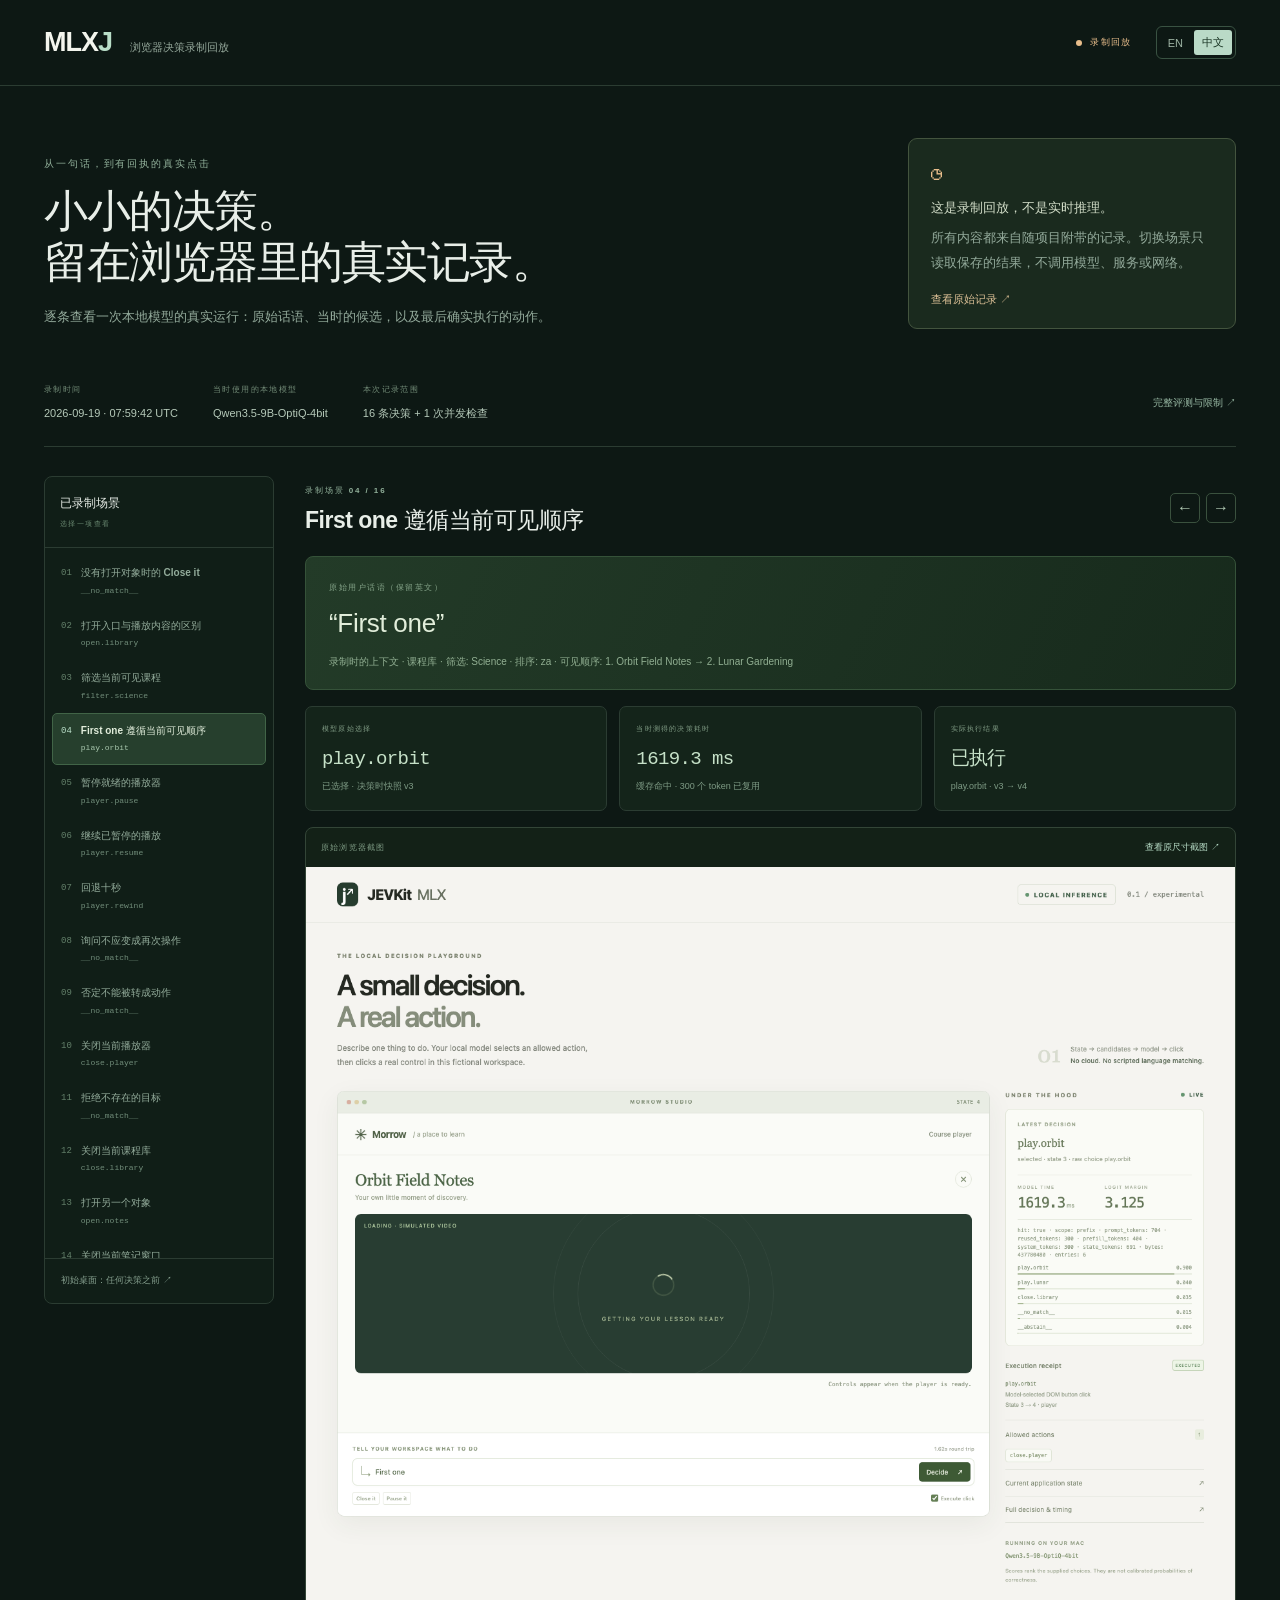
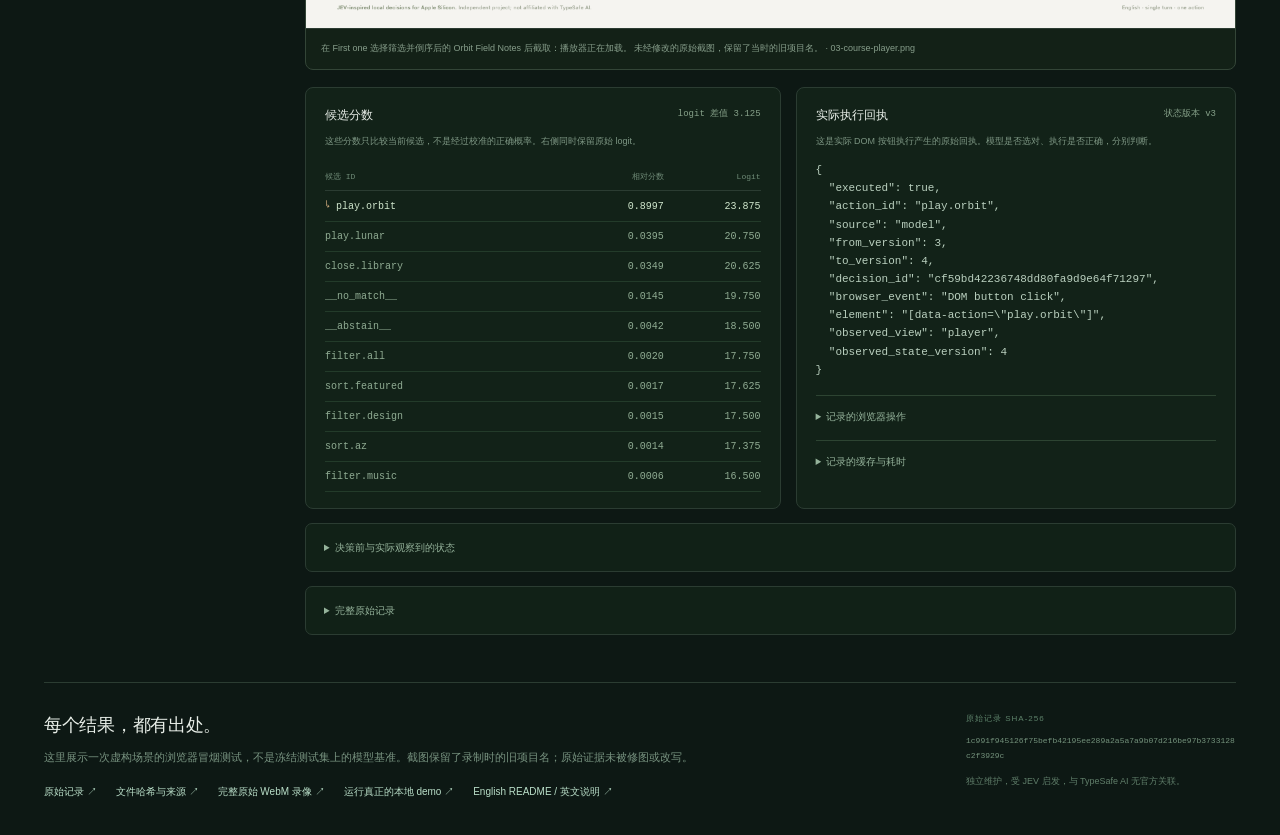
==== docs/demo/index.html @ 38631490 "Preview MLXJ with bilingual README, static evidence replay and social profile" ====
<!doctype html>
<html lang="zh-CN">
<head>
  <meta charset="utf-8">
  <meta name="viewport" content="width=device-width, initial-scale=1">
  <meta name="color-scheme" content="dark">
  <meta http-equiv="Content-Security-Policy" content="default-src 'none'; script-src 'self' file:; style-src 'self' file:; img-src 'self' file:; media-src 'self' file:; connect-src 'none'; object-src 'none'; base-uri 'none'">
  <title>MLXJ — 浏览器决策录制回放</title>
  <link rel="stylesheet" href="style.css">
  <script src="data.js" defer></script>
  <script src="app.js" defer></script>
</head>
<body>
  <header class="topbar"><a class="brand" href="../../README.md">MLX<span>J</span><small data-i18n="brandSubtitle">Recorded browser decisions</small></a><div class="top-actions"><span class="recorded-pill"><i></i><span data-i18n="replayBadge">RECORDED REPLAY</span></span><div class="language-switch" aria-label="Language / 语言"><button id="lang-en" type="button" aria-pressed="true">EN</button><button id="lang-zh" type="button" aria-pressed="false">中文</button></div></div></header>
  <main>
    <section class="hero"><div><div class="eyebrow" data-i18n="eyebrow">FROM WORDS TO A VERIFIED CLICK</div><h1 data-i18n="title">Small decisions.<br>Recorded in the browser.</h1><p data-i18n="intro">Explore a real local-model run, one decision at a time. Inspect the words, the available choices, and the action that actually happened.</p></div><div class="recording-note"><span class="note-icon">◷</span><strong data-i18n="offlineTitle">A recording, not live inference.</strong><p data-i18n="offlineBody">Everything here comes from the published transcript. Changing a scene only reads saved results. No model, server, or network connection is used.</p><a href="../assets/browser-demo/browser-transcript.json" data-i18n="sourceLink">Inspect original transcript ↗</a></div></section>
    <div class="run-strip"><div><span data-i18n="runLabel">CAPTURED RUN</span><strong id="run-date"></strong></div><div><span data-i18n="modelLabel">LOCAL MODEL</span><strong id="run-model"></strong></div><div><span data-i18n="scopeLabel">THIS RECORDING</span><strong id="run-count"></strong></div><a href="../results.md" data-i18n="evaluationLink">Full evaluation & limitations ↗</a></div>
    <div class="replay-layout">
      <aside class="scene-panel"><div class="panel-title"><span data-i18n="scenesTitle">Recorded scenes</span><span class="tiny-label" data-i18n="selectHint">SELECT TO INSPECT</span></div><nav id="scene-list" aria-label="Recorded scenes"></nav><div class="scene-foot"><a href="../assets/browser-demo/01-desktop.png" target="_blank" rel="noopener" data-i18n="initialLink">Initial desktop — before any decision ↗</a></div></aside>
      <section class="scene-detail" aria-live="polite"><div class="scene-topline"><div><span id="scene-counter" class="eyebrow"></span><h2 id="scene-title"></h2></div><div class="step-controls"><button id="previous" type="button" aria-label="Previous scene">←</button><button id="next" type="button" aria-label="Next scene">→</button></div></div><div class="utterance-panel"><span data-i18n="utteranceLabel">ORIGINAL USER UTTERANCE</span><blockquote id="utterance"></blockquote><p id="context-note"></p></div>
        <div class="outcome-grid"><article><span data-i18n="modelChoiceLabel">RAW MODEL CHOICE</span><strong id="raw-choice"></strong><small id="result-status"></small></article><article><span data-i18n="timeLabel">RECORDED DECISION TIME</span><strong id="decision-time"></strong><small id="cache-summary"></small></article><article><span data-i18n="executionLabel">ACTUAL EXECUTION</span><strong id="execution-summary"></strong><small id="execution-detail"></small></article></div>
        <figure class="capture-panel"><div class="capture-title"><span data-i18n="captureLabel">ORIGINAL BROWSER CAPTURE</span><a id="open-capture" target="_blank" rel="noopener" data-i18n="openCapture">Open full image ↗</a></div><img id="capture-image" alt=""><div id="capture-missing" class="capture-missing"><span>▧</span><strong data-i18n="noCaptureTitle">No screenshot was captured for this scene.</strong><p data-i18n="noCaptureBody">Its original decision, scores, state, and receipt are preserved below. A screenshot from another scene would not be evidence for this one.</p></div><figcaption id="capture-caption"></figcaption></figure>
        <div class="evidence-grid"><section class="evidence-card"><div class="section-title"><h3 data-i18n="scoresTitle">Candidate scores</h3><span id="margin"></span></div><p class="muted small" data-i18n="scoresNote">Relative scores over the supplied choices, not calibrated probabilities of correctness. Raw logits are also shown.</p><div class="score-table-wrap"><table><thead><tr><th data-i18n="candidateLabel">Candidate ID</th><th data-i18n="scoreLabel">Score</th><th data-i18n="logitLabel">Logit</th></tr></thead><tbody id="scores"></tbody></table></div></section><section class="evidence-card"><div class="section-title"><h3 data-i18n="receiptTitle">Execution receipt</h3><span id="state-version" class="state-badge"></span></div><p class="muted small" id="receipt-note"></p><pre id="receipt-json"></pre><details><summary data-i18n="operationTitle">Recorded browser operation</summary><pre id="operation-json"></pre></details><details><summary data-i18n="cacheTitle">Recorded cache & timing</summary><pre id="timing-json"></pre></details></section></div>
        <details class="raw-details"><summary data-i18n="statesTitle">Before & observed application state</summary><div class="state-grid"><div><h4 data-i18n="beforeTitle">BEFORE</h4><pre id="before-json"></pre></div><div><h4 data-i18n="observedTitle">OBSERVED AFTER</h4><pre id="after-json"></pre></div></div></details><details class="raw-details"><summary data-i18n="rawTitle">Complete original record</summary><pre id="raw-json"></pre></details>
      </section>
    </div>
    <section class="source-footer"><div><h2 data-i18n="sourceTitle">Evidence you can follow.</h2><p data-i18n="sourceBody">This is one fictional browser smoke run, not the held-out model benchmark. The screenshots retain the project's original name at capture time. Nothing in the original evidence has been retouched.</p><div class="source-links"><a href="../assets/browser-demo/browser-transcript.json" data-i18n="transcriptLink">Transcript ↗</a><a href="../assets/browser-demo/provenance.json" data-i18n="provenanceLink">Artifact hashes ↗</a><a id="video-link" data-i18n="videoLink">Full original WebM recording ↗</a><a href="../http-and-demo.md" data-i18n="realDemoLink">Run the real local demo ↗</a><a href="../../README.en.md" data-i18n="englishReadme">English README ↗</a></div></div><div class="source-hash"><span data-i18n="hashLabel">TRANSCRIPT SHA-256</span><code id="source-hash"></code><span data-i18n="independentNote">Independent project. Inspired by JEV; no TypeSafe AI affiliation.</span></div></section>
  </main>
</body>
</html>
---- docs/demo/style.css ----
:root{font-family:-apple-system,BlinkMacSystemFont,"Segoe UI",sans-serif;color:#e8eee8;background:#0d1814;font-synthesis:none;--mint:#b9dec8;--muted:#94a79a;--line:#2b3c32;--panel:#14231b;--amber:#e8bd8b}*{box-sizing:border-box}body{margin:0}a{color:var(--mint);text-decoration:none}a:hover{text-decoration:underline}button{font:inherit;cursor:pointer}button:focus-visible,a:focus-visible,summary:focus-visible{outline:2px solid var(--amber);outline-offset:4px}button:disabled{cursor:default;opacity:.35}button{color:inherit}pre,code{font-family:ui-monospace,SFMono-Regular,Consolas,monospace}pre{white-space:pre-wrap;overflow-wrap:anywhere;font-size:11px;line-height:1.65;color:#bad0bf;margin:12px 0 0;max-height:310px;overflow:auto}h1,h2,h3,h4,p{margin:0}.topbar{max-width:1440px;margin:auto;padding:26px 44px;display:flex;align-items:center;justify-content:space-between;border-bottom:1px solid var(--line);gap:18px}.brand{font-size:27px;font-weight:760;letter-spacing:-1px;color:#f3f5ed;white-space:nowrap}.brand span{color:var(--mint)}.brand small{font-size:11px;font-weight:450;color:var(--muted);letter-spacing:0;margin-left:18px}.brand:hover{text-decoration:none}.top-actions{display:flex;align-items:center;gap:24px}.recorded-pill{font-size:9px;font-weight:700;letter-spacing:1.4px;display:flex;align-items:center;gap:8px;color:var(--amber)}.recorded-pill i{width:6px;height:6px;border-radius:50%;background:var(--amber)}.language-switch{display:flex;border:1px solid #395242;border-radius:6px;padding:3px;gap:3px}.language-switch button{background:none;border:0;border-radius:3px;padding:5px 8px;font-size:11px;color:#9db3a3}.language-switch button[aria-pressed=true]{background:#badac7;color:#183322;font-weight:650}main{max-width:1440px;padding:0 44px;margin:auto}.hero{display:grid;grid-template-columns:1fr 328px;gap:64px;align-items:end;padding:52px 0 36px}.eyebrow{font-size:10px;letter-spacing:1.9px;color:#92b19b;font-weight:650}h1{font-size:44px;line-height:1.14;letter-spacing:-1.5px;font-weight:580;margin:15px 0 18px}.hero>div>p{font-size:13px;line-height:1.9;color:#93aa9b;max-width:580px}.recording-note{border:1px solid #43543e;background:#1a2a1e;border-radius:9px;padding:21px 22px;color:#d2ddc8}.note-icon{color:var(--amber);font-size:22px;display:block;margin-bottom:12px}.recording-note strong{font-size:13px;font-weight:600}.recording-note p{font-size:11px;line-height:1.85;color:#a3b39a;margin:9px 0 14px}.recording-note a{font-size:11px;color:#dcc096}.run-strip{display:flex;align-items:center;gap:35px;padding:19px 0 25px;border-bottom:1px solid var(--line)}.run-strip>div>span{display:block;font-size:8px;letter-spacing:1.4px;color:#728b77;font-weight:650;margin-bottom:8px}.run-strip strong{font-size:11px;font-weight:520;color:#b5c9b9}.run-strip>a{font-size:10px;margin-left:auto;color:#99baa5}.replay-layout{display:grid;grid-template-columns:230px minmax(0,1fr);gap:31px;margin-top:29px}.scene-panel{border:1px solid var(--line);border-radius:8px;background:#101e17;align-self:start;overflow:hidden;position:sticky;top:16px}.panel-title{padding:18px 15px;border-bottom:1px solid var(--line);font-size:12px;font-weight:600;display:flex;flex-direction:column;gap:7px}.tiny-label{font-size:7px;letter-spacing:1.4px;color:#67856e;font-weight:600}#scene-list{max-height:710px;overflow-y:auto;padding:7px}.scene-button{width:100%;display:flex;gap:9px;align-items:start;text-align:left;border:1px solid transparent;border-radius:5px;background:transparent;padding:10px 8px;color:#93ac9b}.scene-button:hover{background:#1b2c21}.scene-button[aria-current=true]{background:#263f2d;border-color:#416447;color:#e1eddb}.scene-number{font:9px ui-monospace,monospace;color:#64816b;margin-top:2px}.scene-button[aria-current=true] .scene-number{color:var(--mint)}.scene-copy{min-width:0}.scene-copy strong{display:block;font-size:10px;line-height:1.45;font-weight:550}.scene-copy span{font:8px/1.5 ui-monospace,monospace;display:block;margin-top:4px;color:#718d7a;overflow-wrap:anywhere}.scene-button[aria-current=true] .scene-copy span{color:#a7c6ac}.scene-foot{padding:14px 16px;border-top:1px solid var(--line);font-size:9px;line-height:1.7}.scene-foot a{color:#859f8e}.scene-topline{display:flex;justify-content:space-between;align-items:center;gap:18px;margin:3px 0 20px}.scene-topline .eyebrow{font-size:8px}.scene-topline h2{font-size:23px;font-weight:560;letter-spacing:-.5px;margin-top:8px}.step-controls{display:flex;gap:6px}.step-controls button{width:30px;height:30px;background:transparent;border:1px solid #3a513e;border-radius:5px;font-size:16px;color:#b2cbb5}.utterance-panel{border:1px solid #355239;background:linear-gradient(115deg,#233b28,#172a1c);border-radius:8px;padding:19px 23px}.utterance-panel>span{font-size:8px;letter-spacing:1.5px;color:#85a489;font-weight:650}.utterance-panel blockquote{font-size:26px;line-height:1.45;letter-spacing:-.3px;color:#e1edda;margin:11px 0 10px;font-weight:470}.utterance-panel p{font-size:10px;color:#91af92;line-height:1.7}.outcome-grid{display:grid;grid-template-columns:1fr 1fr 1fr;gap:12px;margin:16px 0}.outcome-grid article{border:1px solid var(--line);border-radius:7px;background:#14241a;padding:17px 16px;min-width:0}.outcome-grid article>span{font-size:7px;letter-spacing:1.2px;color:#809c85;display:block;line-height:1.5;min-height:21px}.outcome-grid article>strong{font:19px/1.5 ui-monospace,SFMono-Regular,monospace;display:block;color:#c6e1c8;overflow-wrap:anywhere;letter-spacing:-.6px}.outcome-grid article>small{font-size:9px;line-height:1.6;color:#7e9b85;display:block;margin-top:5px}.capture-panel{margin:0;border:1px solid #334537;border-radius:8px;overflow:hidden;background:#132117}.capture-title{display:flex;justify-content:space-between;align-items:center;gap:14px;padding:13px 15px;font-size:8px;letter-spacing:1.2px;color:#7e9b84;font-weight:650}.capture-title a{font-size:9px;letter-spacing:0;font-weight:400}.capture-panel img{width:100%;height:auto;display:block}.capture-panel img[hidden]{display:none}.capture-panel figcaption{padding:12px 15px;font-size:9px;line-height:1.75;color:#879e8b;border-top:1px solid var(--line)}.capture-missing{min-height:225px;display:flex;align-items:center;justify-content:center;flex-direction:column;padding:38px;background:radial-gradient(ellipse at center,#243a2766,#112015);text-align:center;color:#829c83}.capture-missing[hidden]{display:none}.capture-missing>span{font-size:34px;color:#4e6a53;margin-bottom:16px}.capture-missing strong{font-size:13px;font-weight:550;color:#a9bca8}.capture-missing p{font-size:11px;line-height:1.8;max-width:390px;margin-top:9px}.evidence-grid{display:grid;grid-template-columns:1.08fr 1fr;gap:15px;margin-top:17px}.evidence-card{border:1px solid var(--line);border-radius:8px;background:#122218;padding:19px 19px 16px;min-width:0}.section-title{display:flex;justify-content:space-between;align-items:start;gap:15px}.section-title h3{font-size:12px;font-weight:600}.section-title>span{font:9px ui-monospace,monospace;color:#86a189;white-space:nowrap}.muted{color:#7e9784}.small{font-size:9px;line-height:1.8;margin-top:9px}.score-table-wrap{overflow:auto;margin-top:14px}table{border-collapse:collapse;width:100%;font:10px ui-monospace,monospace;text-align:right}th{font-size:8px;color:#6f8b77;font-weight:400;padding:8px 0;border-bottom:1px solid var(--line)}td{padding:9px 0;border-bottom:1px solid #233b2a;color:#90ac93;white-space:nowrap}td:first-child,th:first-child{text-align:left;padding-right:12px}tr.winner td{color:#d0e7cd}td:first-child{max-width:210px;overflow:hidden;text-overflow:ellipsis}tr.winner td:first-child:before{content:"↳ ";color:var(--amber)}details{border-top:1px solid #2d4432;margin-top:16px;padding-top:13px}summary{font-size:10px;color:#95b39b;cursor:pointer;line-height:1.5}.raw-details{margin-top:14px;padding:16px 18px;border:1px solid var(--line);border-radius:7px;background:#112117}.raw-details pre{max-height:380px}.state-grid{display:grid;grid-template-columns:1fr 1fr;gap:24px;margin-top:18px;min-width:0}.state-grid>div{min-width:0}h4{font-size:8px;letter-spacing:1px;color:#6e9177;font-weight:600}.state-grid pre{font-size:10px}.source-footer{border-top:1px solid var(--line);margin-top:47px;padding:30px 0 37px;display:grid;grid-template-columns:1fr 270px;gap:65px}.source-footer h2{font-size:18px;font-weight:550;letter-spacing:-.3px}.source-footer p{font-size:11px;line-height:1.9;color:#789380;max-width:670px;margin:10px 0 17px}.source-links{display:flex;gap:19px;flex-wrap:wrap;font-size:10px}.source-hash{display:flex;flex-direction:column;gap:10px}.source-hash>span:first-child{font-size:8px;color:#5e836b;letter-spacing:1px}.source-hash code{font-size:8px;line-height:1.8;color:#74927c;overflow-wrap:anywhere}.source-hash>span:last-child{font-size:9px;line-height:1.8;color:#607e6a}@media(max-width:1100px){.topbar,main{padding-left:28px;padding-right:28px}.hero{gap:34px;grid-template-columns:1fr 285px}h1{font-size:37px}.brand small{display:none}.replay-layout{grid-template-columns:205px minmax(0,1fr);gap:20px}.outcome-grid article{padding:14px 12px}.outcome-grid article>strong{font-size:16px}.evidence-grid{grid-template-columns:1fr}.scene-topline h2{font-size:21px}}@media(max-width:760px){.topbar,main{padding-left:18px;padding-right:18px}.topbar{padding-top:18px;padding-bottom:18px}.brand{font-size:24px}.top-actions{gap:12px}.recorded-pill{font-size:7px;letter-spacing:.6px}.hero{grid-template-columns:1fr;gap:23px;padding-top:32px}.hero h1{font-size:34px}.recording-note{padding:17px 19px}.note-icon{float:left;margin-right:12px;margin-bottom:0;font-size:20px}.recording-note p{clear:both;padding-top:9px;margin-bottom:9px}.run-strip{flex-wrap:wrap;gap:20px;padding-top:0}.run-strip>div{flex:1;min-width:125px}.run-strip>a{margin:0;font-size:10px}.replay-layout{grid-template-columns:1fr;gap:25px}.scene-panel{position:static}.panel-title{flex-direction:row;align-items:center;justify-content:space-between;padding:14px}.scene-panel nav{display:flex;gap:5px;overflow-x:auto;max-height:130px;padding:7px!important}.scene-button{min-width:170px;max-width:170px;min-height:73px}.scene-foot{padding:9px 14px}.scene-topline{margin-bottom:16px}.scene-topline h2{font-size:21px}.utterance-panel{padding:18px}.utterance-panel blockquote{font-size:24px}.outcome-grid{gap:7px}.outcome-grid article{padding:12px 10px}.outcome-grid article>span{font-size:6px;letter-spacing:.6px;min-height:21px}.outcome-grid article>strong{font-size:14px}.outcome-grid article>small{font-size:8px}.capture-missing{min-height:220px;padding:28px}.source-footer{grid-template-columns:1fr;gap:26px;margin-top:28px}.source-hash{max-width:400px}.state-grid{grid-template-columns:1fr}.source-links{gap:12px}.hero>div>p{font-size:12px}.capture-title{font-size:7px}.language-switch button{padding:5px 6px}.evidence-card{padding:17px}.recorded-pill i{display:none}}@media(prefers-reduced-motion:no-preference){.scene-button,.step-controls button{transition:background .15s,border-color .15s}}
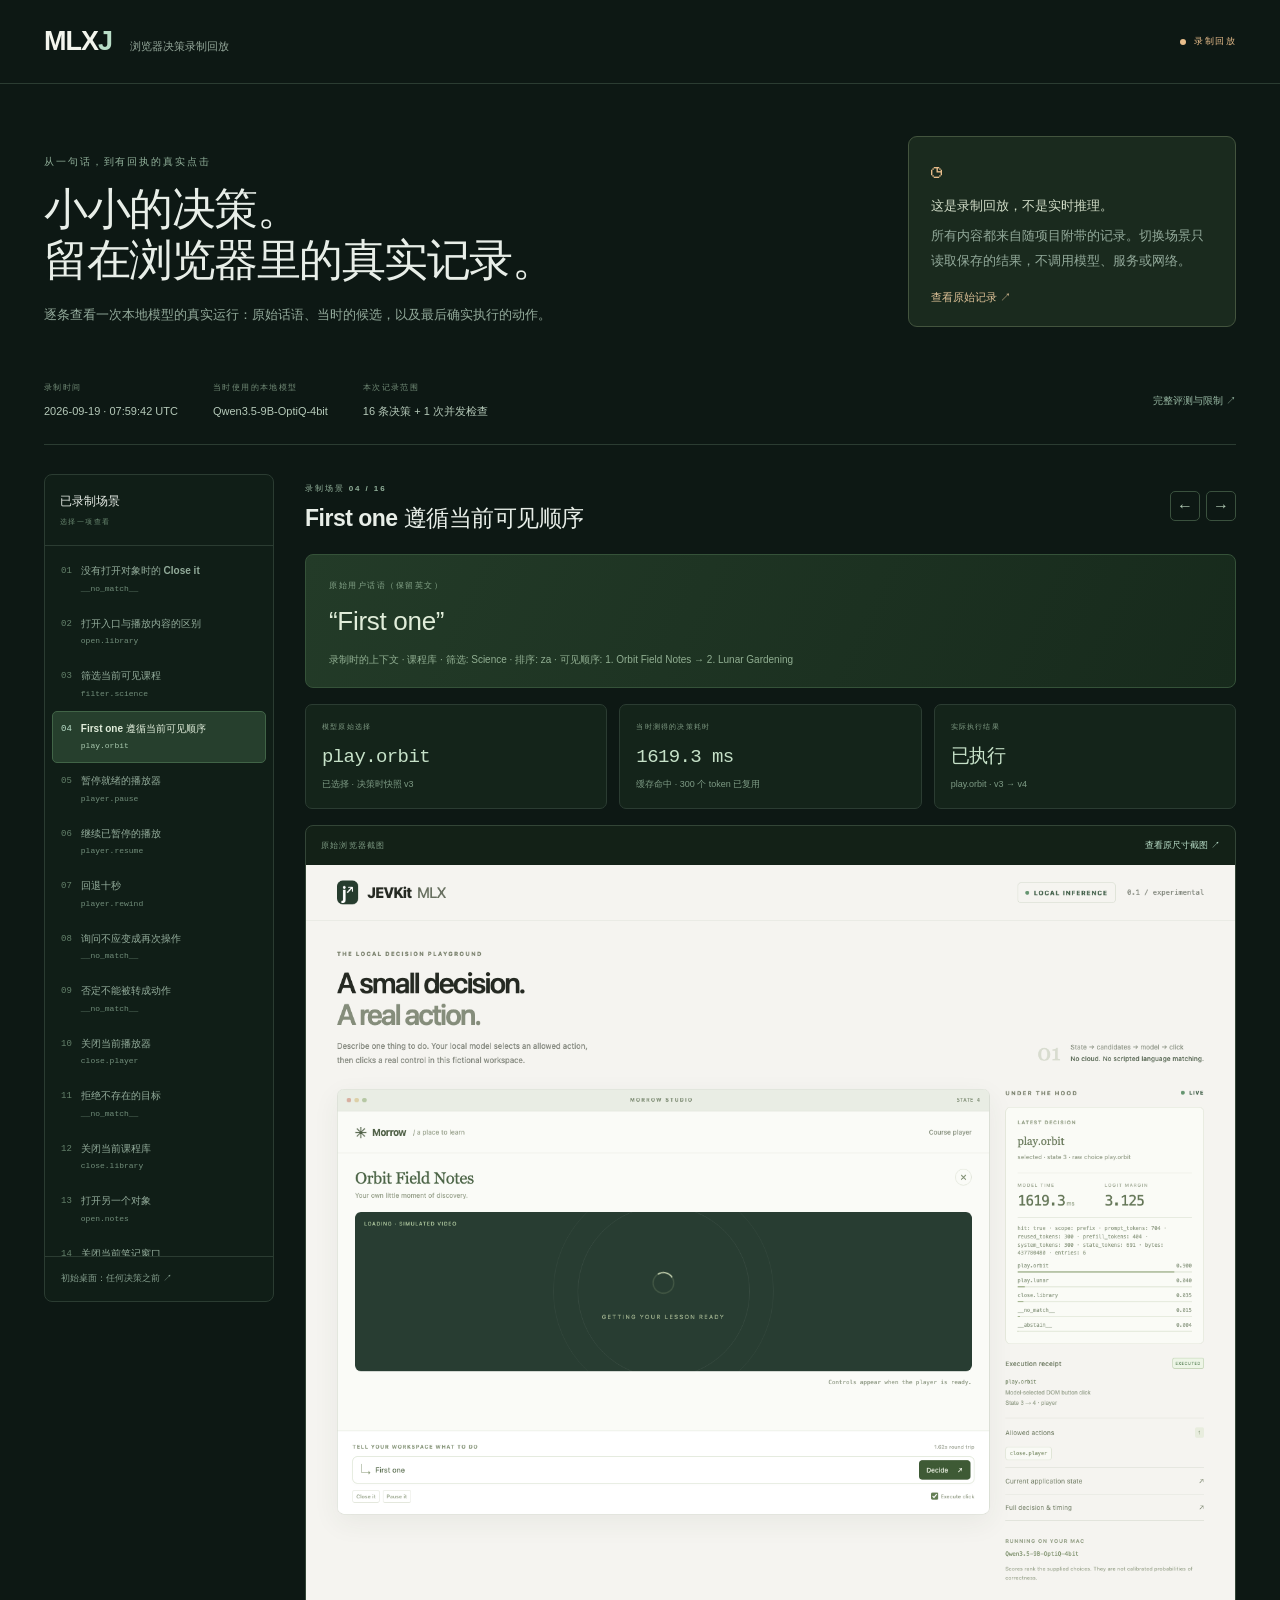
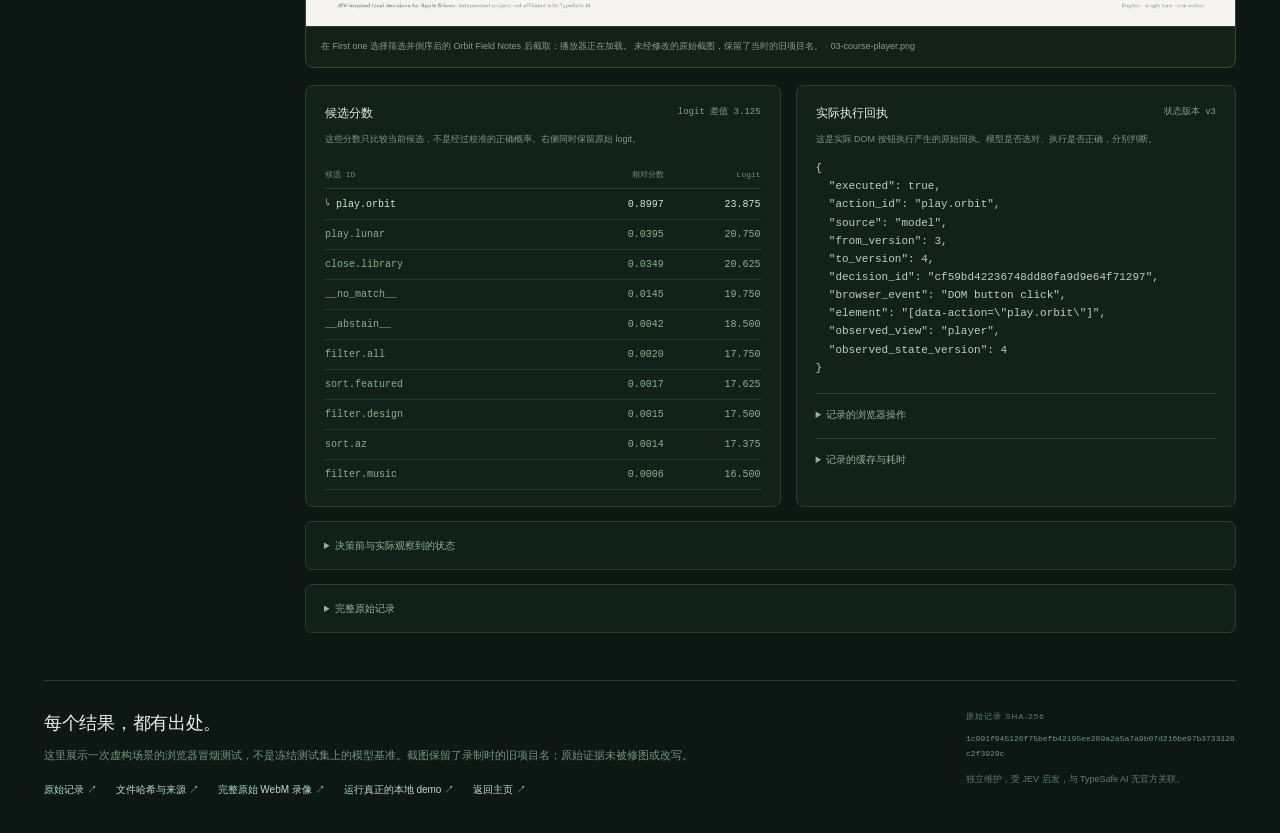
==== commit fbb8e0d9: "Complete separate Chinese and English documentation routes" ====
--- a/docs/demo/index.html
+++ b/docs/demo/index.html
@@ -11,10 +11,10 @@
   <script src="app.js" defer></script>
 </head>
 <body>
-  <header class="topbar"><a class="brand" href="../../README.md">MLX<span>J</span><small data-i18n="brandSubtitle">Recorded browser decisions</small></a><div class="top-actions"><span class="recorded-pill"><i></i><span data-i18n="replayBadge">RECORDED REPLAY</span></span><div class="language-switch" aria-label="Language / 语言"><button id="lang-en" type="button" aria-pressed="true">EN</button><button id="lang-zh" type="button" aria-pressed="false">中文</button></div></div></header>
+  <header class="topbar"><a class="brand" href="../../README.md">MLX<span>J</span><small data-i18n="brandSubtitle">Recorded browser decisions</small></a><div class="top-actions"><span class="recorded-pill"><i></i><span data-i18n="replayBadge">RECORDED REPLAY</span></span></div></header>
   <main>
     <section class="hero"><div><div class="eyebrow" data-i18n="eyebrow">FROM WORDS TO A VERIFIED CLICK</div><h1 data-i18n="title">Small decisions.<br>Recorded in the browser.</h1><p data-i18n="intro">Explore a real local-model run, one decision at a time. Inspect the words, the available choices, and the action that actually happened.</p></div><div class="recording-note"><span class="note-icon">◷</span><strong data-i18n="offlineTitle">A recording, not live inference.</strong><p data-i18n="offlineBody">Everything here comes from the published transcript. Changing a scene only reads saved results. No model, server, or network connection is used.</p><a href="../assets/browser-demo/browser-transcript.json" data-i18n="sourceLink">Inspect original transcript ↗</a></div></section>
-    <div class="run-strip"><div><span data-i18n="runLabel">CAPTURED RUN</span><strong id="run-date"></strong></div><div><span data-i18n="modelLabel">LOCAL MODEL</span><strong id="run-model"></strong></div><div><span data-i18n="scopeLabel">THIS RECORDING</span><strong id="run-count"></strong></div><a href="../results.md" data-i18n="evaluationLink">Full evaluation & limitations ↗</a></div>
+    <div class="run-strip"><div><span data-i18n="runLabel">CAPTURED RUN</span><strong id="run-date"></strong></div><div><span data-i18n="modelLabel">LOCAL MODEL</span><strong id="run-model"></strong></div><div><span data-i18n="scopeLabel">THIS RECORDING</span><strong id="run-count"></strong></div><a href="../results.zh-CN.md" data-i18n="evaluationLink">Full evaluation & limitations ↗</a></div>
     <div class="replay-layout">
       <aside class="scene-panel"><div class="panel-title"><span data-i18n="scenesTitle">Recorded scenes</span><span class="tiny-label" data-i18n="selectHint">SELECT TO INSPECT</span></div><nav id="scene-list" aria-label="Recorded scenes"></nav><div class="scene-foot"><a href="../assets/browser-demo/01-desktop.png" target="_blank" rel="noopener" data-i18n="initialLink">Initial desktop — before any decision ↗</a></div></aside>
       <section class="scene-detail" aria-live="polite"><div class="scene-topline"><div><span id="scene-counter" class="eyebrow"></span><h2 id="scene-title"></h2></div><div class="step-controls"><button id="previous" type="button" aria-label="Previous scene">←</button><button id="next" type="button" aria-label="Next scene">→</button></div></div><div class="utterance-panel"><span data-i18n="utteranceLabel">ORIGINAL USER UTTERANCE</span><blockquote id="utterance"></blockquote><p id="context-note"></p></div>
@@ -24,7 +24,7 @@
         <details class="raw-details"><summary data-i18n="statesTitle">Before & observed application state</summary><div class="state-grid"><div><h4 data-i18n="beforeTitle">BEFORE</h4><pre id="before-json"></pre></div><div><h4 data-i18n="observedTitle">OBSERVED AFTER</h4><pre id="after-json"></pre></div></div></details><details class="raw-details"><summary data-i18n="rawTitle">Complete original record</summary><pre id="raw-json"></pre></details>
       </section>
     </div>
-    <section class="source-footer"><div><h2 data-i18n="sourceTitle">Evidence you can follow.</h2><p data-i18n="sourceBody">This is one fictional browser smoke run, not the held-out model benchmark. The screenshots retain the project's original name at capture time. Nothing in the original evidence has been retouched.</p><div class="source-links"><a href="../assets/browser-demo/browser-transcript.json" data-i18n="transcriptLink">Transcript ↗</a><a href="../assets/browser-demo/provenance.json" data-i18n="provenanceLink">Artifact hashes ↗</a><a id="video-link" data-i18n="videoLink">Full original WebM recording ↗</a><a href="../http-and-demo.md" data-i18n="realDemoLink">Run the real local demo ↗</a><a href="../../README.en.md" data-i18n="englishReadme">English README ↗</a></div></div><div class="source-hash"><span data-i18n="hashLabel">TRANSCRIPT SHA-256</span><code id="source-hash"></code><span data-i18n="independentNote">Independent project. Inspired by JEV; no TypeSafe AI affiliation.</span></div></section>
+    <section class="source-footer"><div><h2 data-i18n="sourceTitle">Evidence you can follow.</h2><p data-i18n="sourceBody">This is one fictional browser smoke run, not the held-out model benchmark. The screenshots retain the project's original name at capture time. Nothing in the original evidence has been retouched.</p><div class="source-links"><a href="../assets/browser-demo/browser-transcript.json" data-i18n="transcriptLink">Transcript ↗</a><a href="../assets/browser-demo/provenance.json" data-i18n="provenanceLink">Artifact hashes ↗</a><a id="video-link" data-i18n="videoLink">Full original WebM recording ↗</a><a href="../http-and-demo.zh-CN.md" data-i18n="realDemoLink">Run the real local demo ↗</a><a href="../../README.md" data-i18n="homeLink">返回主页 ↗</a></div></div><div class="source-hash"><span data-i18n="hashLabel">TRANSCRIPT SHA-256</span><code id="source-hash"></code><span data-i18n="independentNote">Independent project. Inspired by JEV; no TypeSafe AI affiliation.</span></div></section>
   </main>
 </body>
 </html>
--- a/docs/demo/style.css
+++ b/docs/demo/style.css
@@ -1 +1 @@
-:root{font-family:-apple-system,BlinkMacSystemFont,"Segoe UI",sans-serif;color:#e8eee8;background:#0d1814;font-synthesis:none;--mint:#b9dec8;--muted:#94a79a;--line:#2b3c32;--panel:#14231b;--amber:#e8bd8b}*{box-sizing:border-box}body{margin:0}a{color:var(--mint);text-decoration:none}a:hover{text-decoration:underline}button{font:inherit;cursor:pointer}button:focus-visible,a:focus-visible,summary:focus-visible{outline:2px solid var(--amber);outline-offset:4px}button:disabled{cursor:default;opacity:.35}button{color:inherit}pre,code{font-family:ui-monospace,SFMono-Regular,Consolas,monospace}pre{white-space:pre-wrap;overflow-wrap:anywhere;font-size:11px;line-height:1.65;color:#bad0bf;margin:12px 0 0;max-height:310px;overflow:auto}h1,h2,h3,h4,p{margin:0}.topbar{max-width:1440px;margin:auto;padding:26px 44px;display:flex;align-items:center;justify-content:space-between;border-bottom:1px solid var(--line);gap:18px}.brand{font-size:27px;font-weight:760;letter-spacing:-1px;color:#f3f5ed;white-space:nowrap}.brand span{color:var(--mint)}.brand small{font-size:11px;font-weight:450;color:var(--muted);letter-spacing:0;margin-left:18px}.brand:hover{text-decoration:none}.top-actions{display:flex;align-items:center;gap:24px}.recorded-pill{font-size:9px;font-weight:700;letter-spacing:1.4px;display:flex;align-items:center;gap:8px;color:var(--amber)}.recorded-pill i{width:6px;height:6px;border-radius:50%;background:var(--amber)}.language-switch{display:flex;border:1px solid #395242;border-radius:6px;padding:3px;gap:3px}.language-switch button{background:none;border:0;border-radius:3px;padding:5px 8px;font-size:11px;color:#9db3a3}.language-switch button[aria-pressed=true]{background:#badac7;color:#183322;font-weight:650}main{max-width:1440px;padding:0 44px;margin:auto}.hero{display:grid;grid-template-columns:1fr 328px;gap:64px;align-items:end;padding:52px 0 36px}.eyebrow{font-size:10px;letter-spacing:1.9px;color:#92b19b;font-weight:650}h1{font-size:44px;line-height:1.14;letter-spacing:-1.5px;font-weight:580;margin:15px 0 18px}.hero>div>p{font-size:13px;line-height:1.9;color:#93aa9b;max-width:580px}.recording-note{border:1px solid #43543e;background:#1a2a1e;border-radius:9px;padding:21px 22px;color:#d2ddc8}.note-icon{color:var(--amber);font-size:22px;display:block;margin-bottom:12px}.recording-note strong{font-size:13px;font-weight:600}.recording-note p{font-size:11px;line-height:1.85;color:#a3b39a;margin:9px 0 14px}.recording-note a{font-size:11px;color:#dcc096}.run-strip{display:flex;align-items:center;gap:35px;padding:19px 0 25px;border-bottom:1px solid var(--line)}.run-strip>div>span{display:block;font-size:8px;letter-spacing:1.4px;color:#728b77;font-weight:650;margin-bottom:8px}.run-strip strong{font-size:11px;font-weight:520;color:#b5c9b9}.run-strip>a{font-size:10px;margin-left:auto;color:#99baa5}.replay-layout{display:grid;grid-template-columns:230px minmax(0,1fr);gap:31px;margin-top:29px}.scene-panel{border:1px solid var(--line);border-radius:8px;background:#101e17;align-self:start;overflow:hidden;position:sticky;top:16px}.panel-title{padding:18px 15px;border-bottom:1px solid var(--line);font-size:12px;font-weight:600;display:flex;flex-direction:column;gap:7px}.tiny-label{font-size:7px;letter-spacing:1.4px;color:#67856e;font-weight:600}#scene-list{max-height:710px;overflow-y:auto;padding:7px}.scene-button{width:100%;display:flex;gap:9px;align-items:start;text-align:left;border:1px solid transparent;border-radius:5px;background:transparent;padding:10px 8px;color:#93ac9b}.scene-button:hover{background:#1b2c21}.scene-button[aria-current=true]{background:#263f2d;border-color:#416447;color:#e1eddb}.scene-number{font:9px ui-monospace,monospace;color:#64816b;margin-top:2px}.scene-button[aria-current=true] .scene-number{color:var(--mint)}.scene-copy{min-width:0}.scene-copy strong{display:block;font-size:10px;line-height:1.45;font-weight:550}.scene-copy span{font:8px/1.5 ui-monospace,monospace;display:block;margin-top:4px;color:#718d7a;overflow-wrap:anywhere}.scene-button[aria-current=true] .scene-copy span{color:#a7c6ac}.scene-foot{padding:14px 16px;border-top:1px solid var(--line);font-size:9px;line-height:1.7}.scene-foot a{color:#859f8e}.scene-topline{display:flex;justify-content:space-between;align-items:center;gap:18px;margin:3px 0 20px}.scene-topline .eyebrow{font-size:8px}.scene-topline h2{font-size:23px;font-weight:560;letter-spacing:-.5px;margin-top:8px}.step-controls{display:flex;gap:6px}.step-controls button{width:30px;height:30px;background:transparent;border:1px solid #3a513e;border-radius:5px;font-size:16px;color:#b2cbb5}.utterance-panel{border:1px solid #355239;background:linear-gradient(115deg,#233b28,#172a1c);border-radius:8px;padding:19px 23px}.utterance-panel>span{font-size:8px;letter-spacing:1.5px;color:#85a489;font-weight:650}.utterance-panel blockquote{font-size:26px;line-height:1.45;letter-spacing:-.3px;color:#e1edda;margin:11px 0 10px;font-weight:470}.utterance-panel p{font-size:10px;color:#91af92;line-height:1.7}.outcome-grid{display:grid;grid-template-columns:1fr 1fr 1fr;gap:12px;margin:16px 0}.outcome-grid article{border:1px solid var(--line);border-radius:7px;background:#14241a;padding:17px 16px;min-width:0}.outcome-grid article>span{font-size:7px;letter-spacing:1.2px;color:#809c85;display:block;line-height:1.5;min-height:21px}.outcome-grid article>strong{font:19px/1.5 ui-monospace,SFMono-Regular,monospace;display:block;color:#c6e1c8;overflow-wrap:anywhere;letter-spacing:-.6px}.outcome-grid article>small{font-size:9px;line-height:1.6;color:#7e9b85;display:block;margin-top:5px}.capture-panel{margin:0;border:1px solid #334537;border-radius:8px;overflow:hidden;background:#132117}.capture-title{display:flex;justify-content:space-between;align-items:center;gap:14px;padding:13px 15px;font-size:8px;letter-spacing:1.2px;color:#7e9b84;font-weight:650}.capture-title a{font-size:9px;letter-spacing:0;font-weight:400}.capture-panel img{width:100%;height:auto;display:block}.capture-panel img[hidden]{display:none}.capture-panel figcaption{padding:12px 15px;font-size:9px;line-height:1.75;color:#879e8b;border-top:1px solid var(--line)}.capture-missing{min-height:225px;display:flex;align-items:center;justify-content:center;flex-direction:column;padding:38px;background:radial-gradient(ellipse at center,#243a2766,#112015);text-align:center;color:#829c83}.capture-missing[hidden]{display:none}.capture-missing>span{font-size:34px;color:#4e6a53;margin-bottom:16px}.capture-missing strong{font-size:13px;font-weight:550;color:#a9bca8}.capture-missing p{font-size:11px;line-height:1.8;max-width:390px;margin-top:9px}.evidence-grid{display:grid;grid-template-columns:1.08fr 1fr;gap:15px;margin-top:17px}.evidence-card{border:1px solid var(--line);border-radius:8px;background:#122218;padding:19px 19px 16px;min-width:0}.section-title{display:flex;justify-content:space-between;align-items:start;gap:15px}.section-title h3{font-size:12px;font-weight:600}.section-title>span{font:9px ui-monospace,monospace;color:#86a189;white-space:nowrap}.muted{color:#7e9784}.small{font-size:9px;line-height:1.8;margin-top:9px}.score-table-wrap{overflow:auto;margin-top:14px}table{border-collapse:collapse;width:100%;font:10px ui-monospace,monospace;text-align:right}th{font-size:8px;color:#6f8b77;font-weight:400;padding:8px 0;border-bottom:1px solid var(--line)}td{padding:9px 0;border-bottom:1px solid #233b2a;color:#90ac93;white-space:nowrap}td:first-child,th:first-child{text-align:left;padding-right:12px}tr.winner td{color:#d0e7cd}td:first-child{max-width:210px;overflow:hidden;text-overflow:ellipsis}tr.winner td:first-child:before{content:"↳ ";color:var(--amber)}details{border-top:1px solid #2d4432;margin-top:16px;padding-top:13px}summary{font-size:10px;color:#95b39b;cursor:pointer;line-height:1.5}.raw-details{margin-top:14px;padding:16px 18px;border:1px solid var(--line);border-radius:7px;background:#112117}.raw-details pre{max-height:380px}.state-grid{display:grid;grid-template-columns:1fr 1fr;gap:24px;margin-top:18px;min-width:0}.state-grid>div{min-width:0}h4{font-size:8px;letter-spacing:1px;color:#6e9177;font-weight:600}.state-grid pre{font-size:10px}.source-footer{border-top:1px solid var(--line);margin-top:47px;padding:30px 0 37px;display:grid;grid-template-columns:1fr 270px;gap:65px}.source-footer h2{font-size:18px;font-weight:550;letter-spacing:-.3px}.source-footer p{font-size:11px;line-height:1.9;color:#789380;max-width:670px;margin:10px 0 17px}.source-links{display:flex;gap:19px;flex-wrap:wrap;font-size:10px}.source-hash{display:flex;flex-direction:column;gap:10px}.source-hash>span:first-child{font-size:8px;color:#5e836b;letter-spacing:1px}.source-hash code{font-size:8px;line-height:1.8;color:#74927c;overflow-wrap:anywhere}.source-hash>span:last-child{font-size:9px;line-height:1.8;color:#607e6a}@media(max-width:1100px){.topbar,main{padding-left:28px;padding-right:28px}.hero{gap:34px;grid-template-columns:1fr 285px}h1{font-size:37px}.brand small{display:none}.replay-layout{grid-template-columns:205px minmax(0,1fr);gap:20px}.outcome-grid article{padding:14px 12px}.outcome-grid article>strong{font-size:16px}.evidence-grid{grid-template-columns:1fr}.scene-topline h2{font-size:21px}}@media(max-width:760px){.topbar,main{padding-left:18px;padding-right:18px}.topbar{padding-top:18px;padding-bottom:18px}.brand{font-size:24px}.top-actions{gap:12px}.recorded-pill{font-size:7px;letter-spacing:.6px}.hero{grid-template-columns:1fr;gap:23px;padding-top:32px}.hero h1{font-size:34px}.recording-note{padding:17px 19px}.note-icon{float:left;margin-right:12px;margin-bottom:0;font-size:20px}.recording-note p{clear:both;padding-top:9px;margin-bottom:9px}.run-strip{flex-wrap:wrap;gap:20px;padding-top:0}.run-strip>div{flex:1;min-width:125px}.run-strip>a{margin:0;font-size:10px}.replay-layout{grid-template-columns:1fr;gap:25px}.scene-panel{position:static}.panel-title{flex-direction:row;align-items:center;justify-content:space-between;padding:14px}.scene-panel nav{display:flex;gap:5px;overflow-x:auto;max-height:130px;padding:7px!important}.scene-button{min-width:170px;max-width:170px;min-height:73px}.scene-foot{padding:9px 14px}.scene-topline{margin-bottom:16px}.scene-topline h2{font-size:21px}.utterance-panel{padding:18px}.utterance-panel blockquote{font-size:24px}.outcome-grid{gap:7px}.outcome-grid article{padding:12px 10px}.outcome-grid article>span{font-size:6px;letter-spacing:.6px;min-height:21px}.outcome-grid article>strong{font-size:14px}.outcome-grid article>small{font-size:8px}.capture-missing{min-height:220px;padding:28px}.source-footer{grid-template-columns:1fr;gap:26px;margin-top:28px}.source-hash{max-width:400px}.state-grid{grid-template-columns:1fr}.source-links{gap:12px}.hero>div>p{font-size:12px}.capture-title{font-size:7px}.language-switch button{padding:5px 6px}.evidence-card{padding:17px}.recorded-pill i{display:none}}@media(prefers-reduced-motion:no-preference){.scene-button,.step-controls button{transition:background .15s,border-color .15s}}
+:root{font-family:-apple-system,BlinkMacSystemFont,"Segoe UI",sans-serif;color:#e8eee8;background:#0d1814;font-synthesis:none;--mint:#b9dec8;--muted:#94a79a;--line:#2b3c32;--panel:#14231b;--amber:#e8bd8b}*{box-sizing:border-box}body{margin:0}a{color:var(--mint);text-decoration:none}a:hover{text-decoration:underline}button{font:inherit;cursor:pointer}button:focus-visible,a:focus-visible,summary:focus-visible{outline:2px solid var(--amber);outline-offset:4px}button:disabled{cursor:default;opacity:.35}button{color:inherit}pre,code{font-family:ui-monospace,SFMono-Regular,Consolas,monospace}pre{white-space:pre-wrap;overflow-wrap:anywhere;font-size:11px;line-height:1.65;color:#bad0bf;margin:12px 0 0;max-height:310px;overflow:auto}h1,h2,h3,h4,p{margin:0}.topbar{max-width:1440px;margin:auto;padding:26px 44px;display:flex;align-items:center;justify-content:space-between;border-bottom:1px solid var(--line);gap:18px}.brand{font-size:27px;font-weight:760;letter-spacing:-1px;color:#f3f5ed;white-space:nowrap}.brand span{color:var(--mint)}.brand small{font-size:11px;font-weight:450;color:var(--muted);letter-spacing:0;margin-left:18px}.brand:hover{text-decoration:none}.top-actions{display:flex;align-items:center;gap:24px}.recorded-pill{font-size:9px;font-weight:700;letter-spacing:1.4px;display:flex;align-items:center;gap:8px;color:var(--amber)}.recorded-pill i{width:6px;height:6px;border-radius:50%;background:var(--amber)}main{max-width:1440px;padding:0 44px;margin:auto}.hero{display:grid;grid-template-columns:1fr 328px;gap:64px;align-items:end;padding:52px 0 36px}.eyebrow{font-size:10px;letter-spacing:1.9px;color:#92b19b;font-weight:650}h1{font-size:44px;line-height:1.14;letter-spacing:-1.5px;font-weight:580;margin:15px 0 18px}.hero>div>p{font-size:13px;line-height:1.9;color:#93aa9b;max-width:580px}.recording-note{border:1px solid #43543e;background:#1a2a1e;border-radius:9px;padding:21px 22px;color:#d2ddc8}.note-icon{color:var(--amber);font-size:22px;display:block;margin-bottom:12px}.recording-note strong{font-size:13px;font-weight:600}.recording-note p{font-size:11px;line-height:1.85;color:#a3b39a;margin:9px 0 14px}.recording-note a{font-size:11px;color:#dcc096}.run-strip{display:flex;align-items:center;gap:35px;padding:19px 0 25px;border-bottom:1px solid var(--line)}.run-strip>div>span{display:block;font-size:8px;letter-spacing:1.4px;color:#728b77;font-weight:650;margin-bottom:8px}.run-strip strong{font-size:11px;font-weight:520;color:#b5c9b9}.run-strip>a{font-size:10px;margin-left:auto;color:#99baa5}.replay-layout{display:grid;grid-template-columns:230px minmax(0,1fr);gap:31px;margin-top:29px}.scene-panel{border:1px solid var(--line);border-radius:8px;background:#101e17;align-self:start;overflow:hidden;position:sticky;top:16px}.panel-title{padding:18px 15px;border-bottom:1px solid var(--line);font-size:12px;font-weight:600;display:flex;flex-direction:column;gap:7px}.tiny-label{font-size:7px;letter-spacing:1.4px;color:#67856e;font-weight:600}#scene-list{max-height:710px;overflow-y:auto;padding:7px}.scene-button{width:100%;display:flex;gap:9px;align-items:start;text-align:left;border:1px solid transparent;border-radius:5px;background:transparent;padding:10px 8px;color:#93ac9b}.scene-button:hover{background:#1b2c21}.scene-button[aria-current=true]{background:#263f2d;border-color:#416447;color:#e1eddb}.scene-number{font:9px ui-monospace,monospace;color:#64816b;margin-top:2px}.scene-button[aria-current=true] .scene-number{color:var(--mint)}.scene-copy{min-width:0}.scene-copy strong{display:block;font-size:10px;line-height:1.45;font-weight:550}.scene-copy span{font:8px/1.5 ui-monospace,monospace;display:block;margin-top:4px;color:#718d7a;overflow-wrap:anywhere}.scene-button[aria-current=true] .scene-copy span{color:#a7c6ac}.scene-foot{padding:14px 16px;border-top:1px solid var(--line);font-size:9px;line-height:1.7}.scene-foot a{color:#859f8e}.scene-topline{display:flex;justify-content:space-between;align-items:center;gap:18px;margin:3px 0 20px}.scene-topline .eyebrow{font-size:8px}.scene-topline h2{font-size:23px;font-weight:560;letter-spacing:-.5px;margin-top:8px}.step-controls{display:flex;gap:6px}.step-controls button{width:30px;height:30px;background:transparent;border:1px solid #3a513e;border-radius:5px;font-size:16px;color:#b2cbb5}.utterance-panel{border:1px solid #355239;background:linear-gradient(115deg,#233b28,#172a1c);border-radius:8px;padding:19px 23px}.utterance-panel>span{font-size:8px;letter-spacing:1.5px;color:#85a489;font-weight:650}.utterance-panel blockquote{font-size:26px;line-height:1.45;letter-spacing:-.3px;color:#e1edda;margin:11px 0 10px;font-weight:470}.utterance-panel p{font-size:10px;color:#91af92;line-height:1.7}.outcome-grid{display:grid;grid-template-columns:1fr 1fr 1fr;gap:12px;margin:16px 0}.outcome-grid article{border:1px solid var(--line);border-radius:7px;background:#14241a;padding:17px 16px;min-width:0}.outcome-grid article>span{font-size:7px;letter-spacing:1.2px;color:#809c85;display:block;line-height:1.5;min-height:21px}.outcome-grid article>strong{font:19px/1.5 ui-monospace,SFMono-Regular,monospace;display:block;color:#c6e1c8;overflow-wrap:anywhere;letter-spacing:-.6px}.outcome-grid article>small{font-size:9px;line-height:1.6;color:#7e9b85;display:block;margin-top:5px}.capture-panel{margin:0;border:1px solid #334537;border-radius:8px;overflow:hidden;background:#132117}.capture-title{display:flex;justify-content:space-between;align-items:center;gap:14px;padding:13px 15px;font-size:8px;letter-spacing:1.2px;color:#7e9b84;font-weight:650}.capture-title a{font-size:9px;letter-spacing:0;font-weight:400}.capture-panel img{width:100%;height:auto;display:block}.capture-panel img[hidden]{display:none}.capture-panel figcaption{padding:12px 15px;font-size:9px;line-height:1.75;color:#879e8b;border-top:1px solid var(--line)}.capture-missing{min-height:225px;display:flex;align-items:center;justify-content:center;flex-direction:column;padding:38px;background:radial-gradient(ellipse at center,#243a2766,#112015);text-align:center;color:#829c83}.capture-missing[hidden]{display:none}.capture-missing>span{font-size:34px;color:#4e6a53;margin-bottom:16px}.capture-missing strong{font-size:13px;font-weight:550;color:#a9bca8}.capture-missing p{font-size:11px;line-height:1.8;max-width:390px;margin-top:9px}.evidence-grid{display:grid;grid-template-columns:1.08fr 1fr;gap:15px;margin-top:17px}.evidence-card{border:1px solid var(--line);border-radius:8px;background:#122218;padding:19px 19px 16px;min-width:0}.section-title{display:flex;justify-content:space-between;align-items:start;gap:15px}.section-title h3{font-size:12px;font-weight:600}.section-title>span{font:9px ui-monospace,monospace;color:#86a189;white-space:nowrap}.muted{color:#7e9784}.small{font-size:9px;line-height:1.8;margin-top:9px}.score-table-wrap{overflow:auto;margin-top:14px}table{border-collapse:collapse;width:100%;font:10px ui-monospace,monospace;text-align:right}th{font-size:8px;color:#6f8b77;font-weight:400;padding:8px 0;border-bottom:1px solid var(--line)}td{padding:9px 0;border-bottom:1px solid #233b2a;color:#90ac93;white-space:nowrap}td:first-child,th:first-child{text-align:left;padding-right:12px}tr.winner td{color:#d0e7cd}td:first-child{max-width:210px;overflow:hidden;text-overflow:ellipsis}tr.winner td:first-child:before{content:"↳ ";color:var(--amber)}details{border-top:1px solid #2d4432;margin-top:16px;padding-top:13px}summary{font-size:10px;color:#95b39b;cursor:pointer;line-height:1.5}.raw-details{margin-top:14px;padding:16px 18px;border:1px solid var(--line);border-radius:7px;background:#112117}.raw-details pre{max-height:380px}.state-grid{display:grid;grid-template-columns:1fr 1fr;gap:24px;margin-top:18px;min-width:0}.state-grid>div{min-width:0}h4{font-size:8px;letter-spacing:1px;color:#6e9177;font-weight:600}.state-grid pre{font-size:10px}.source-footer{border-top:1px solid var(--line);margin-top:47px;padding:30px 0 37px;display:grid;grid-template-columns:1fr 270px;gap:65px}.source-footer h2{font-size:18px;font-weight:550;letter-spacing:-.3px}.source-footer p{font-size:11px;line-height:1.9;color:#789380;max-width:670px;margin:10px 0 17px}.source-links{display:flex;gap:19px;flex-wrap:wrap;font-size:10px}.source-hash{display:flex;flex-direction:column;gap:10px}.source-hash>span:first-child{font-size:8px;color:#5e836b;letter-spacing:1px}.source-hash code{font-size:8px;line-height:1.8;color:#74927c;overflow-wrap:anywhere}.source-hash>span:last-child{font-size:9px;line-height:1.8;color:#607e6a}@media(max-width:1100px){.topbar,main{padding-left:28px;padding-right:28px}.hero{gap:34px;grid-template-columns:1fr 285px}h1{font-size:37px}.brand small{display:none}.replay-layout{grid-template-columns:205px minmax(0,1fr);gap:20px}.outcome-grid article{padding:14px 12px}.outcome-grid article>strong{font-size:16px}.evidence-grid{grid-template-columns:1fr}.scene-topline h2{font-size:21px}}@media(max-width:760px){.topbar,main{padding-left:18px;padding-right:18px}.topbar{padding-top:18px;padding-bottom:18px}.brand{font-size:24px}.top-actions{gap:12px}.recorded-pill{font-size:7px;letter-spacing:.6px}.hero{grid-template-columns:1fr;gap:23px;padding-top:32px}.hero h1{font-size:34px}.recording-note{padding:17px 19px}.note-icon{float:left;margin-right:12px;margin-bottom:0;font-size:20px}.recording-note p{clear:both;padding-top:9px;margin-bottom:9px}.run-strip{flex-wrap:wrap;gap:20px;padding-top:0}.run-strip>div{flex:1;min-width:125px}.run-strip>a{margin:0;font-size:10px}.replay-layout{grid-template-columns:1fr;gap:25px}.scene-panel{position:static}.panel-title{flex-direction:row;align-items:center;justify-content:space-between;padding:14px}.scene-panel nav{display:flex;gap:5px;overflow-x:auto;max-height:130px;padding:7px!important}.scene-button{min-width:170px;max-width:170px;min-height:73px}.scene-foot{padding:9px 14px}.scene-topline{margin-bottom:16px}.scene-topline h2{font-size:21px}.utterance-panel{padding:18px}.utterance-panel blockquote{font-size:24px}.outcome-grid{gap:7px}.outcome-grid article{padding:12px 10px}.outcome-grid article>span{font-size:6px;letter-spacing:.6px;min-height:21px}.outcome-grid article>strong{font-size:14px}.outcome-grid article>small{font-size:8px}.capture-missing{min-height:220px;padding:28px}.source-footer{grid-template-columns:1fr;gap:26px;margin-top:28px}.source-hash{max-width:400px}.state-grid{grid-template-columns:1fr}.source-links{gap:12px}.hero>div>p{font-size:12px}.capture-title{font-size:7px}.evidence-card{padding:17px}.recorded-pill i{display:none}}@media(prefers-reduced-motion:no-preference){.scene-button,.step-controls button{transition:background .15s,border-color .15s}}
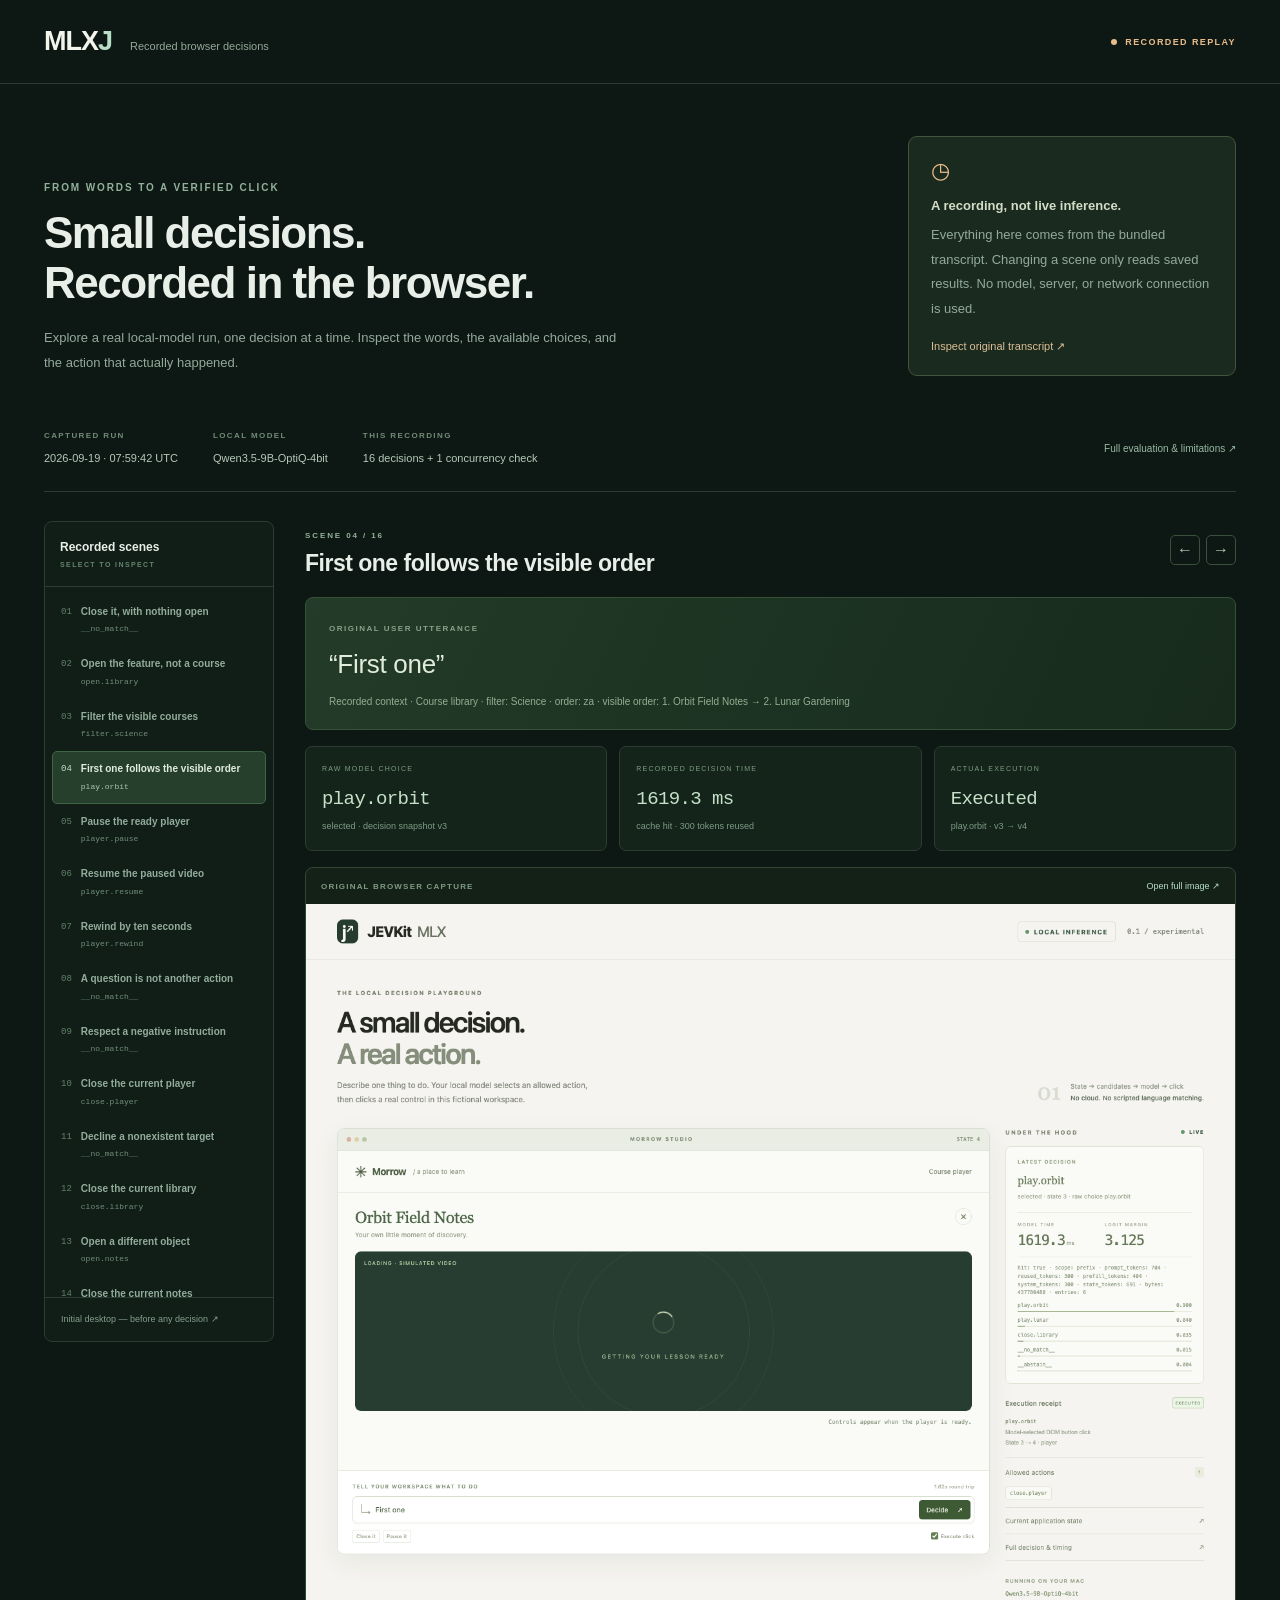
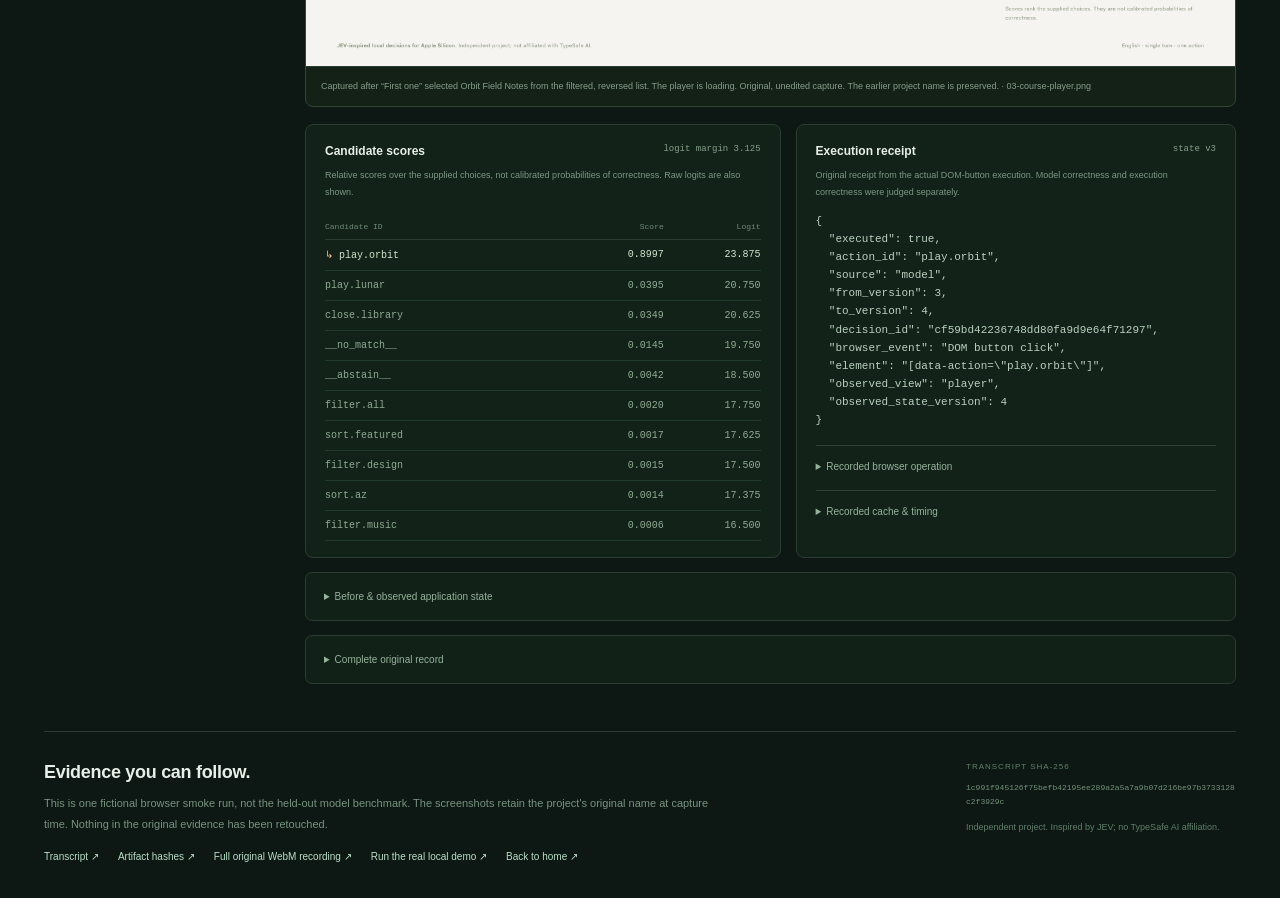
==== commit a00d87c4: "Make English the default and simplify homepage social links" ====
--- a/docs/demo/index.html
+++ b/docs/demo/index.html
@@ -1,11 +1,11 @@
 <!doctype html>
-<html lang="zh-CN">
+<html lang="en">
 <head>
   <meta charset="utf-8">
   <meta name="viewport" content="width=device-width, initial-scale=1">
   <meta name="color-scheme" content="dark">
   <meta http-equiv="Content-Security-Policy" content="default-src 'none'; script-src 'self' file:; style-src 'self' file:; img-src 'self' file:; media-src 'self' file:; connect-src 'none'; object-src 'none'; base-uri 'none'">
-  <title>MLXJ — 浏览器决策录制回放</title>
+  <title>MLXJ — Recorded browser decisions</title>
   <link rel="stylesheet" href="style.css">
   <script src="data.js" defer></script>
   <script src="app.js" defer></script>
@@ -14,7 +14,7 @@
   <header class="topbar"><a class="brand" href="../../README.md">MLX<span>J</span><small data-i18n="brandSubtitle">Recorded browser decisions</small></a><div class="top-actions"><span class="recorded-pill"><i></i><span data-i18n="replayBadge">RECORDED REPLAY</span></span></div></header>
   <main>
     <section class="hero"><div><div class="eyebrow" data-i18n="eyebrow">FROM WORDS TO A VERIFIED CLICK</div><h1 data-i18n="title">Small decisions.<br>Recorded in the browser.</h1><p data-i18n="intro">Explore a real local-model run, one decision at a time. Inspect the words, the available choices, and the action that actually happened.</p></div><div class="recording-note"><span class="note-icon">◷</span><strong data-i18n="offlineTitle">A recording, not live inference.</strong><p data-i18n="offlineBody">Everything here comes from the published transcript. Changing a scene only reads saved results. No model, server, or network connection is used.</p><a href="../assets/browser-demo/browser-transcript.json" data-i18n="sourceLink">Inspect original transcript ↗</a></div></section>
-    <div class="run-strip"><div><span data-i18n="runLabel">CAPTURED RUN</span><strong id="run-date"></strong></div><div><span data-i18n="modelLabel">LOCAL MODEL</span><strong id="run-model"></strong></div><div><span data-i18n="scopeLabel">THIS RECORDING</span><strong id="run-count"></strong></div><a href="../results.zh-CN.md" data-i18n="evaluationLink">Full evaluation & limitations ↗</a></div>
+    <div class="run-strip"><div><span data-i18n="runLabel">CAPTURED RUN</span><strong id="run-date"></strong></div><div><span data-i18n="modelLabel">LOCAL MODEL</span><strong id="run-model"></strong></div><div><span data-i18n="scopeLabel">THIS RECORDING</span><strong id="run-count"></strong></div><a href="../results.md" data-i18n="evaluationLink">Full evaluation & limitations ↗</a></div>
     <div class="replay-layout">
       <aside class="scene-panel"><div class="panel-title"><span data-i18n="scenesTitle">Recorded scenes</span><span class="tiny-label" data-i18n="selectHint">SELECT TO INSPECT</span></div><nav id="scene-list" aria-label="Recorded scenes"></nav><div class="scene-foot"><a href="../assets/browser-demo/01-desktop.png" target="_blank" rel="noopener" data-i18n="initialLink">Initial desktop — before any decision ↗</a></div></aside>
       <section class="scene-detail" aria-live="polite"><div class="scene-topline"><div><span id="scene-counter" class="eyebrow"></span><h2 id="scene-title"></h2></div><div class="step-controls"><button id="previous" type="button" aria-label="Previous scene">←</button><button id="next" type="button" aria-label="Next scene">→</button></div></div><div class="utterance-panel"><span data-i18n="utteranceLabel">ORIGINAL USER UTTERANCE</span><blockquote id="utterance"></blockquote><p id="context-note"></p></div>
@@ -24,7 +24,7 @@
         <details class="raw-details"><summary data-i18n="statesTitle">Before & observed application state</summary><div class="state-grid"><div><h4 data-i18n="beforeTitle">BEFORE</h4><pre id="before-json"></pre></div><div><h4 data-i18n="observedTitle">OBSERVED AFTER</h4><pre id="after-json"></pre></div></div></details><details class="raw-details"><summary data-i18n="rawTitle">Complete original record</summary><pre id="raw-json"></pre></details>
       </section>
     </div>
-    <section class="source-footer"><div><h2 data-i18n="sourceTitle">Evidence you can follow.</h2><p data-i18n="sourceBody">This is one fictional browser smoke run, not the held-out model benchmark. The screenshots retain the project's original name at capture time. Nothing in the original evidence has been retouched.</p><div class="source-links"><a href="../assets/browser-demo/browser-transcript.json" data-i18n="transcriptLink">Transcript ↗</a><a href="../assets/browser-demo/provenance.json" data-i18n="provenanceLink">Artifact hashes ↗</a><a id="video-link" data-i18n="videoLink">Full original WebM recording ↗</a><a href="../http-and-demo.zh-CN.md" data-i18n="realDemoLink">Run the real local demo ↗</a><a href="../../README.md" data-i18n="homeLink">返回主页 ↗</a></div></div><div class="source-hash"><span data-i18n="hashLabel">TRANSCRIPT SHA-256</span><code id="source-hash"></code><span data-i18n="independentNote">Independent project. Inspired by JEV; no TypeSafe AI affiliation.</span></div></section>
+    <section class="source-footer"><div><h2 data-i18n="sourceTitle">Evidence you can follow.</h2><p data-i18n="sourceBody">This is one fictional browser smoke run, not the held-out model benchmark. The screenshots retain the project's original name at capture time. Nothing in the original evidence has been retouched.</p><div class="source-links"><a href="../assets/browser-demo/browser-transcript.json" data-i18n="transcriptLink">Transcript ↗</a><a href="../assets/browser-demo/provenance.json" data-i18n="provenanceLink">Artifact hashes ↗</a><a id="video-link" data-i18n="videoLink">Full original WebM recording ↗</a><a href="../http-and-demo.md" data-i18n="realDemoLink">Run the real local demo ↗</a><a href="../../README.md" data-i18n="homeLink">Back to home ↗</a></div></div><div class="source-hash"><span data-i18n="hashLabel">TRANSCRIPT SHA-256</span><code id="source-hash"></code><span data-i18n="independentNote">Independent project. Inspired by JEV; no TypeSafe AI affiliation.</span></div></section>
   </main>
 </body>
 </html>
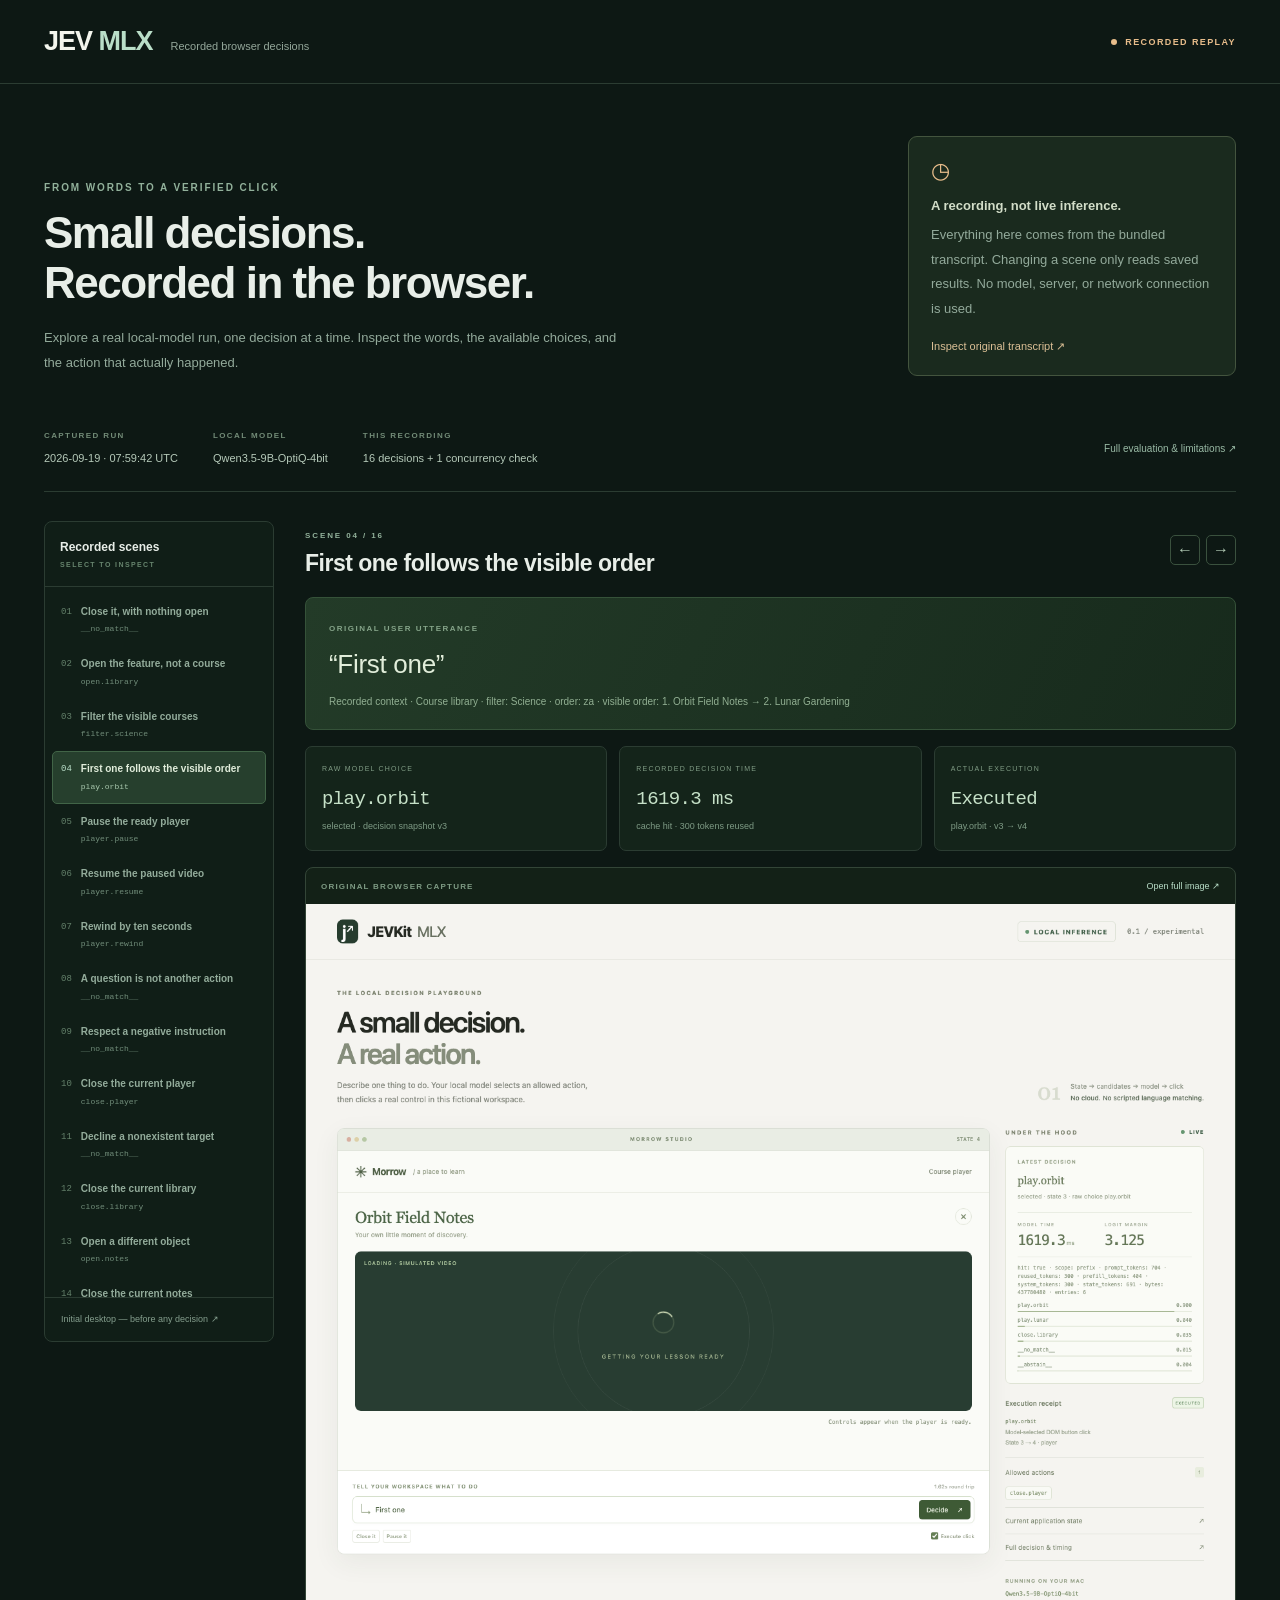
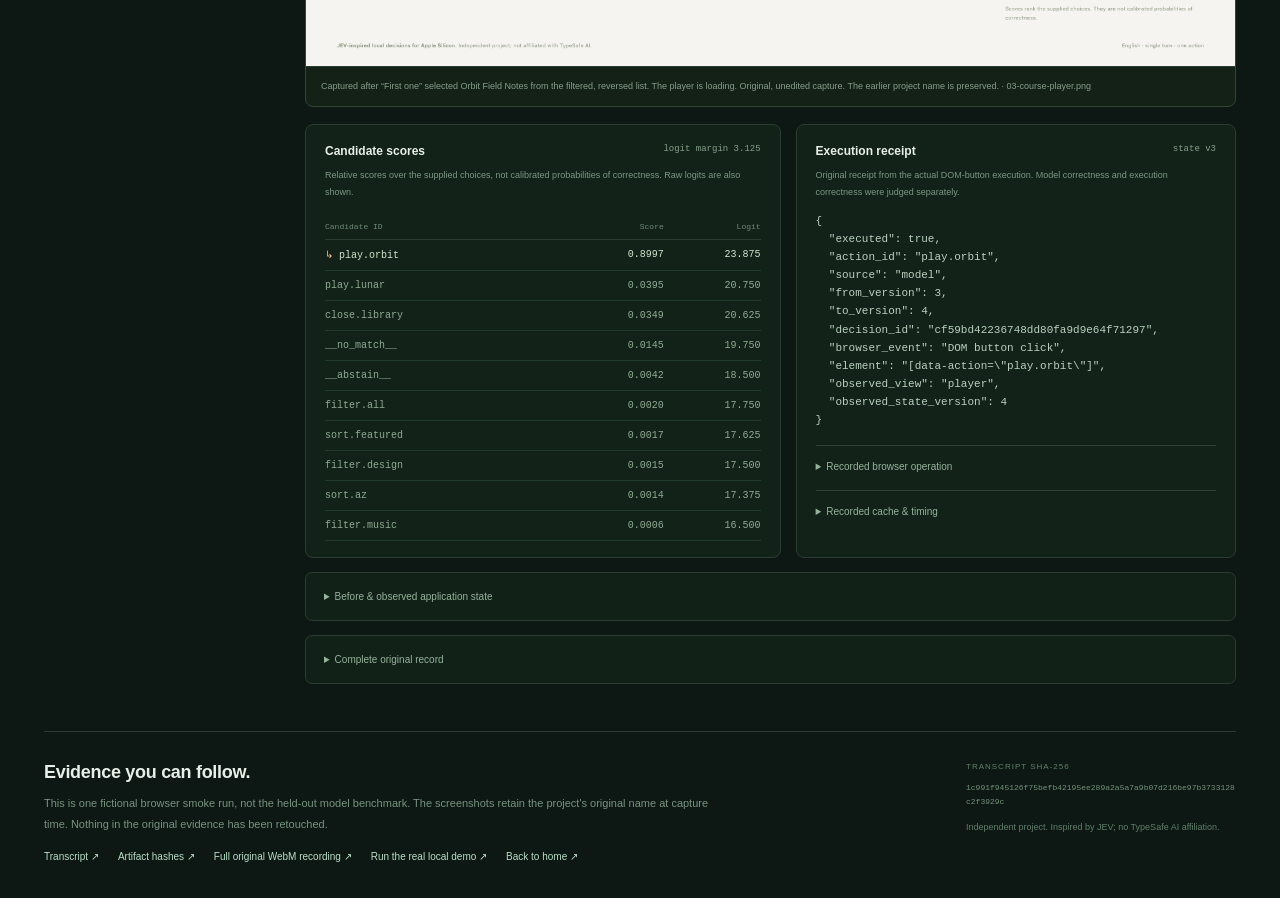
==== commit dec24cd9: "Rename the public project to JEV MLX" ====
--- a/docs/demo/index.html
+++ b/docs/demo/index.html
@@ -5,13 +5,13 @@
   <meta name="viewport" content="width=device-width, initial-scale=1">
   <meta name="color-scheme" content="dark">
   <meta http-equiv="Content-Security-Policy" content="default-src 'none'; script-src 'self' file:; style-src 'self' file:; img-src 'self' file:; media-src 'self' file:; connect-src 'none'; object-src 'none'; base-uri 'none'">
-  <title>MLXJ — Recorded browser decisions</title>
+  <title>JEV MLX — Recorded browser decisions</title>
   <link rel="stylesheet" href="style.css">
   <script src="data.js" defer></script>
   <script src="app.js" defer></script>
 </head>
 <body>
-  <header class="topbar"><a class="brand" href="../../README.md">MLX<span>J</span><small data-i18n="brandSubtitle">Recorded browser decisions</small></a><div class="top-actions"><span class="recorded-pill"><i></i><span data-i18n="replayBadge">RECORDED REPLAY</span></span></div></header>
+  <header class="topbar"><a class="brand" href="../../README.md">JEV <span>MLX</span><small data-i18n="brandSubtitle">Recorded browser decisions</small></a><div class="top-actions"><span class="recorded-pill"><i></i><span data-i18n="replayBadge">RECORDED REPLAY</span></span></div></header>
   <main>
     <section class="hero"><div><div class="eyebrow" data-i18n="eyebrow">FROM WORDS TO A VERIFIED CLICK</div><h1 data-i18n="title">Small decisions.<br>Recorded in the browser.</h1><p data-i18n="intro">Explore a real local-model run, one decision at a time. Inspect the words, the available choices, and the action that actually happened.</p></div><div class="recording-note"><span class="note-icon">◷</span><strong data-i18n="offlineTitle">A recording, not live inference.</strong><p data-i18n="offlineBody">Everything here comes from the published transcript. Changing a scene only reads saved results. No model, server, or network connection is used.</p><a href="../assets/browser-demo/browser-transcript.json" data-i18n="sourceLink">Inspect original transcript ↗</a></div></section>
     <div class="run-strip"><div><span data-i18n="runLabel">CAPTURED RUN</span><strong id="run-date"></strong></div><div><span data-i18n="modelLabel">LOCAL MODEL</span><strong id="run-model"></strong></div><div><span data-i18n="scopeLabel">THIS RECORDING</span><strong id="run-count"></strong></div><a href="../results.md" data-i18n="evaluationLink">Full evaluation & limitations ↗</a></div>
